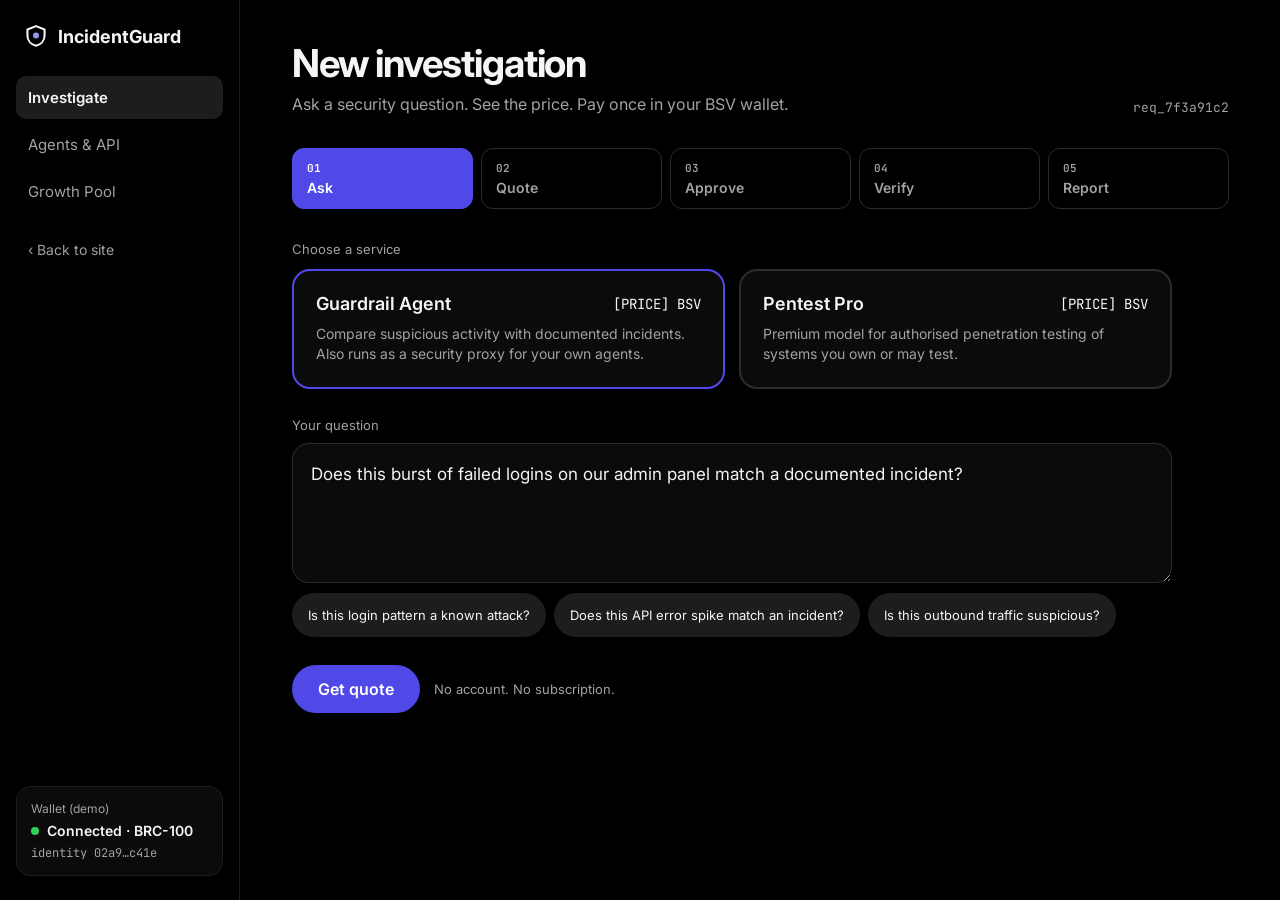
==== portal/index.html @ 6304499a "Add portal pages (Investigate demo, Agents & API, Growth Pool) and architecture slide All Get a quot" ====
<!doctype html>
<html lang="en">
<head>
<meta charset="utf-8">
<meta name="viewport" content="width=device-width, initial-scale=1">
<title>IncidentGuard — New investigation</title>
<link rel="preconnect" href="https://fonts.googleapis.com">
<link href="https://fonts.googleapis.com/css2?family=Inter:wght@400;500;600;700&amp;family=JetBrains+Mono:wght@400;500&amp;display=swap" rel="stylesheet">
<link rel="stylesheet" href="portal.css">
<style>
.steps{list-style:none;margin:0;padding:0;display:grid;grid-template-columns:repeat(5,minmax(0,1fr));gap:8px}
.steps li{display:flex;flex-direction:column;gap:4px;padding:12px 14px;border-radius:12px;font-size:14px;font-weight:600;border:1px solid var(--line2);color:var(--muted);transition:all .3s}
.steps li.done{background:var(--line);color:var(--text)}
.steps li.now{background:var(--accent);border-color:var(--accent);color:#fff}
.tier{color:var(--text);background:var(--card);border:2px solid var(--line2);border-radius:18px;padding:22px;display:flex;flex-direction:column;align-items:flex-start;gap:10px;text-align:left;transition:border-color .2s}
.tier[aria-pressed="true"]{border-color:var(--accent)}
.ex{font-size:13px;color:var(--text);background:var(--line);border:0;border-radius:980px;padding:12px 16px;min-height:44px}
.ex:hover{background:#2a2a2d}
textarea{font-family:inherit;font-size:17px;line-height:1.5;color:var(--text);background:var(--card);border:1px solid var(--line2);border-radius:16px;padding:18px;resize:vertical}
.finding{display:flex;gap:14px;background:var(--line);border-radius:14px;padding:16px}
.sev{font-size:12px;font-weight:700;color:#000;border-radius:6px;padding:3px 8px;align-self:flex-start}
.check{display:flex;gap:12px;align-items:center;opacity:.35;transition:opacity .3s}
.check.on{opacity:1}
@media (max-width:600px){.steps{grid-template-columns:repeat(5,minmax(52px,1fr));overflow-x:auto}.steps li{font-size:12px;padding:10px}}
</style>
</head>
<body>
<div class="shell">

<aside class="side">
<a class="brand" href="../landing-page/">
<svg width="24" height="24" viewBox="0 0 28 28" fill="none" aria-hidden="true"><path d="M14 2.5 4 6.5v7c0 6 4.3 10.6 10 12 5.7-1.4 10-6 10-12v-7L14 2.5Z" stroke="#F5F5F7" stroke-width="2.4" stroke-linejoin="round"/><circle cx="14" cy="13.5" r="3.5" fill="#8F98F0"/></svg>
IncidentGuard
</a>
<nav class="nav" aria-label="Portal">
<a href="./" aria-current="page">Investigate</a>
<a href="agents.html">Agents &amp; API</a>
<a href="pool.html">Growth Pool</a>
</nav>
<a class="back" href="../landing-page/">‹ Back to site</a>
<div class="wallet">
<span style="font-size:12px" class="muted">Wallet (demo)</span>
<span style="font-size:14px;font-weight:600;display:flex;align-items:center;gap:8px"><span class="dot"></span>Connected · BRC-100</span>
<span class="mono muted" style="font-size:12px">identity 02a9…c41e</span>
</div>
</aside>

<main class="main">

<div class="head">
<div>
<h1>New investigation</h1>
<p class="sub">Ask a security question. See the price. Pay once in your BSV wallet.</p>
</div>
<span class="mono muted" style="font-size:13px">req_7f3a91c2</span>
</div>

<ol class="steps" aria-label="Progress" id="steps"></ol>

<!-- 1. ASK -->
<section class="view" data-view="ask" aria-label="Ask" style="display:flex;flex-direction:column;gap:28px;max-width:880px">
<fieldset style="border:0;margin:0;padding:0;display:grid;grid-template-columns:repeat(auto-fit,minmax(260px,1fr));gap:14px">
<legend class="muted" style="font-size:13px;margin-bottom:12px;padding:0">Choose a service</legend>
<button type="button" class="tier" data-tier="basic" aria-pressed="true">
<span style="display:flex;justify-content:space-between;align-items:center;gap:8px;width:100%"><span style="font-size:18px;font-weight:600">Guardrail Agent</span><span class="mono" style="font-size:14px">[PRICE] BSV</span></span>
<span class="muted" style="font-size:14px;line-height:1.45">Compare suspicious activity with documented incidents. Also runs as a security proxy for your own agents.</span>
</button>
<button type="button" class="tier" data-tier="pro" aria-pressed="false">
<span style="display:flex;justify-content:space-between;align-items:center;gap:8px;width:100%"><span style="font-size:18px;font-weight:600">Pentest Pro</span><span class="mono" style="font-size:14px">[PRICE] BSV</span></span>
<span class="muted" style="font-size:14px;line-height:1.45">Premium model for authorised penetration testing of systems you own or may test.</span>
</button>
</fieldset>

<div style="display:flex;flex-direction:column;gap:10px">
<label for="q" class="muted" style="font-size:13px">Your question</label>
<textarea id="q" rows="4">Does this burst of failed logins on our admin panel match a documented incident?</textarea>
<div style="display:flex;flex-wrap:wrap;gap:8px">
<button type="button" class="ex">Is this login pattern a known attack?</button>
<button type="button" class="ex">Does this API error spike match an incident?</button>
<button type="button" class="ex">Is this outbound traffic suspicious?</button>
</div>
</div>

<div id="scope" hidden class="card" style="padding:18px;border-color:var(--line2);border-radius:16px;display:flex;flex-direction:column;gap:14px">
<label for="target" class="muted" style="font-size:13px">Target in scope</label>
<input id="target" type="text" value="staging.yourcompany.example" class="mono" style="font-size:15px;color:var(--text);background:#000;border:1px solid var(--line2);border-radius:10px;padding:12px 14px">
<label style="display:flex;align-items:flex-start;gap:12px;font-size:14px;line-height:1.45;cursor:pointer">
<input type="checkbox" id="scopeOk" style="width:20px;height:20px;margin:0;accent-color:#5049E8">
<span>I own this system or have written permission to test it. Requests outside this scope are refused.</span>
</label>
</div>

<div style="display:flex;flex-wrap:wrap;gap:14px;align-items:center">
<button type="button" class="btn" id="getQuote">Get quote</button>
<span class="muted" style="font-size:13px">No account. No subscription.</span>
</div>
</section>

<!-- 2. QUOTE -->
<section class="view card" data-view="quote" hidden aria-label="Quote" style="max-width:640px;border-radius:24px;padding:32px;display:flex;flex-direction:column;gap:24px">
<div style="display:flex;justify-content:space-between;gap:12px;flex-wrap:wrap"><span class="muted" style="font-size:14px">Quote · <span data-bind="tier"></span></span><span class="muted" style="font-size:13px">Valid 10 min</span></div>
<p style="margin:0;font-size:22px;font-weight:600;letter-spacing:-.02em;line-height:1.35">“<span data-bind="q"></span>”</p>
<dl class="kv">
<dt>Price</dt><dd class="mono">[PRICE] BSV</dd>
<dt>Bound to</dt><dd class="mono">req_7f3a91c2</dd>
<dt>Delivers</dt><dd>Findings · citations · limitations</dd>
<dt>Custody</dt><dd>None. Keys stay in your wallet.</dd>
</dl>
<div style="display:flex;flex-wrap:wrap;gap:12px">
<button type="button" class="btn" data-go="wallet">Pay with BSV wallet</button>
<button type="button" class="btn-ghost" data-go="ask">Edit question</button>
</div>
</section>

<!-- 3. WALLET -->
<section class="view" data-view="wallet" hidden aria-label="Wallet approval" style="display:flex;justify-content:center;padding:24px 0">
<div style="width:100%;max-width:400px;background:#1C1C1E;border:1px solid var(--line2);border-radius:22px;padding:28px;display:flex;flex-direction:column;gap:20px;box-shadow:0 30px 80px rgba(0,0,0,.6)">
<div class="muted" style="display:flex;align-items:center;gap:10px;font-size:13px">
<svg width="18" height="18" viewBox="0 0 24 24" fill="none" aria-hidden="true"><rect x="3" y="6" width="18" height="13" rx="3" stroke="#A1A1A6" stroke-width="1.6"/><path d="M16 12.5h2" stroke="#A1A1A6" stroke-width="1.6" stroke-linecap="round"/></svg>
Your BSV wallet
</div>
<h2 style="margin:0;font-size:22px;letter-spacing:-.02em">IncidentGuard requests a payment</h2>
<div class="mono" style="font-size:32px;font-weight:500">[PRICE] <span style="color:var(--accent-text)">BSV</span></div>
<dl class="kv" style="font-size:13px;gap:10px 16px">
<dt>For</dt><dd>One investigation</dd>
<dt>Request</dt><dd class="mono">req_7f3a91c2</dd>
<dt>Spending access</dt><dd>This payment only</dd>
</dl>
<div style="display:grid;grid-template-columns:repeat(2,minmax(0,1fr));gap:10px">
<button type="button" data-go="quote" style="font-size:15px;color:var(--text);background:var(--line2);border:0;border-radius:12px;padding:14px;min-height:48px">Reject</button>
<button type="button" id="confirmPay" style="font-size:15px;font-weight:600;color:#fff;background:var(--accent);border:0;border-radius:12px;padding:14px;min-height:48px">Approve</button>
</div>
</div>
</section>

<!-- 4. VERIFY -->
<section class="view card" data-view="verify" hidden aria-label="Verifying payment" aria-live="polite" style="max-width:640px;border-radius:24px;padding:32px;display:flex;flex-direction:column;gap:22px">
<h2 style="margin:0;font-size:24px;letter-spacing:-.02em">Verifying payment…</h2>
<ul style="list-style:none;margin:0;padding:0;display:flex;flex-direction:column;gap:14px;font-size:15px" id="checks">
<li class="check"><svg width="20" height="20" viewBox="0 0 24 24" fill="none" aria-hidden="true"><circle cx="12" cy="12" r="9" stroke="#30D158" stroke-width="1.8"/><path d="m8 12 3 3 5-6" stroke="#30D158" stroke-width="1.8" stroke-linecap="round" stroke-linejoin="round"/></svg>Transaction received <span class="mono muted" style="margin-left:auto;font-size:12px">3c9e…a41b</span></li>
<li class="check"><svg width="20" height="20" viewBox="0 0 24 24" fill="none" aria-hidden="true"><circle cx="12" cy="12" r="9" stroke="#30D158" stroke-width="1.8"/><path d="m8 12 3 3 5-6" stroke="#30D158" stroke-width="1.8" stroke-linecap="round" stroke-linejoin="round"/></svg>Amount matches quote</li>
<li class="check"><svg width="20" height="20" viewBox="0 0 24 24" fill="none" aria-hidden="true"><circle cx="12" cy="12" r="9" stroke="#30D158" stroke-width="1.8"/><path d="m8 12 3 3 5-6" stroke="#30D158" stroke-width="1.8" stroke-linecap="round" stroke-linejoin="round"/></svg>Bound to req_7f3a91c2</li>
<li class="check"><svg width="20" height="20" viewBox="0 0 24 24" fill="none" aria-hidden="true"><circle cx="12" cy="12" r="9" stroke="#30D158" stroke-width="1.8"/><path d="m8 12 3 3 5-6" stroke="#30D158" stroke-width="1.8" stroke-linecap="round" stroke-linejoin="round"/></svg>Never used before</li>
</ul>
<button type="button" class="btn-soft" id="skip" style="align-self:flex-start">Skip to report (demo)</button>
</section>

<!-- 5. REPORT -->
<section class="view" data-view="report" hidden aria-label="Report" style="display:flex;flex-wrap:wrap;gap:20px;align-items:flex-start">
<article class="card" style="flex:999 1 480px;min-width:0;border-radius:24px;padding:32px;display:flex;flex-direction:column;gap:26px">
<div style="display:flex;flex-wrap:wrap;justify-content:space-between;gap:12px;align-items:center">
<span style="font-size:13px;font-weight:600;color:#fff;background:var(--accent);border-radius:980px;padding:5px 12px"><span data-bind="tier"></span> · Delivered</span>
<span class="mono muted" style="font-size:12px">req_7f3a91c2 · paid [PRICE] BSV</span>
</div>
<h2 style="margin:0;font-size:26px;letter-spacing:-.02em;line-height:1.3">“<span data-bind="q"></span>”</h2>
<div style="display:flex;flex-direction:column;gap:12px">
<h3 class="muted" style="margin:0;font-size:13px;font-weight:500">Findings</h3>
<div class="finding"><span class="sev" style="background:#FF9F0A">HIGH</span><span style="font-size:15px;line-height:1.5">Pattern matches credential-stuffing behaviour described in documented incidents <a href="#c1" style="color:var(--accent-text)">[1]</a> <a href="#c2" style="color:var(--accent-text)">[2]</a>.</span></div>
<div class="finding"><span class="sev" style="background:#FFD60A">MED</span><span style="font-size:15px;line-height:1.5">Rotating source addresses suggest proxy infrastructure <a href="#c2" style="color:var(--accent-text)">[2]</a>.</span></div>
<div class="finding"><span class="sev" style="background:#A1A1A6">INFO</span><span style="font-size:15px;line-height:1.5">No successful login found in the window you shared.</span></div>
</div>
<div style="display:flex;flex-direction:column;gap:8px">
<h3 class="muted" style="margin:0;font-size:13px;font-weight:500">Citations</h3>
<p id="c1" style="margin:0;font-size:14px;color:#D1D1D6">[1] Documented incident · [SOURCE TITLE]</p>
<p id="c2" style="margin:0;font-size:14px;color:#D1D1D6">[2] Documented incident · [SOURCE TITLE]</p>
</div>
<div style="display:flex;flex-direction:column;gap:8px">
<h3 class="muted" style="margin:0;font-size:13px;font-weight:500">Limitations</h3>
<p style="margin:0;font-size:14px;line-height:1.5;color:#D1D1D6">Based only on the log excerpt you provided. Private evidence was not accessed.</p>
</div>
<div style="display:flex;flex-wrap:wrap;gap:12px">
<button type="button" class="btn-soft" style="font-size:15px;padding:12px 20px">Export JSON</button>
<button type="button" class="btn" id="restart" style="font-size:15px;padding:12px 20px;min-height:44px">New investigation</button>
</div>
</article>
<aside class="card" aria-label="Audit log" style="flex:1 1 280px;border-radius:24px;padding:24px;display:flex;flex-direction:column;gap:16px">
<h3 style="margin:0;font-size:15px">Audit log</h3>
<dl style="margin:0;display:flex;flex-direction:column;gap:14px;font-size:13px">
<div><dt class="muted">Access check</dt><dd style="margin:3px 0 0">Passed before retrieval</dd></div>
<div><dt class="muted">Sources used</dt><dd style="margin:3px 0 0">2 documented incidents</dd></div>
<div><dt class="muted">Restrictions</dt><dd style="margin:3px 0 0">Private evidence excluded</dd></div>
<div><dt class="muted">Redactions</dt><dd style="margin:3px 0 0">IP addresses masked</dd></div>
<div><dt class="muted">Payment</dt><dd style="margin:3px 0 0;color:var(--ok)">Verified · single use</dd></div>
<div><dt class="muted">Transaction</dt><dd class="mono" style="margin:3px 0 0">3c9e…a41b</dd></div>
</dl>
<p class="muted" style="margin:0;font-size:12px;line-height:1.5;border-top:1px solid var(--line);padding-top:14px">The model’s private reasoning is never logged or shown.</p>
</aside>
</section>

</main>
</div>

<script>
/* Clickable demo. Wallet and payment steps are simulated until the backend is wired in. */
(function(){
  var order=['ask','quote','wallet','verify','report'], labels=['Ask','Quote','Approve','Verify','Report'];
  var st={step:'ask',tier:'basic'}, timers=[];
  var $=function(s,r){return (r||document).querySelector(s)}, $$=function(s){return Array.prototype.slice.call(document.querySelectorAll(s))};
  var q=$('#q'), scopeOk=$('#scopeOk'), getQuote=$('#getQuote');

  function clearTimers(){timers.forEach(clearTimeout);timers=[];}
  function canQuote(){return q.value.trim() && (st.tier!=='pro' || scopeOk.checked);}
  function render(){
    var cur=order.indexOf(st.step);
    $('#steps').innerHTML=labels.map(function(l,i){
      var c=i<cur?'done':(i===cur?'now':'');
      return '<li class="'+c+'"'+(i===cur?' aria-current="step"':'')+'><span class="mono" style="font-size:11px">0'+(i+1)+'</span><span>'+l+'</span></li>';
    }).join('');
    $$('[data-view]').forEach(function(v){v.hidden = v.getAttribute('data-view')!==st.step;});
    $$('.tier').forEach(function(b){b.setAttribute('aria-pressed', String(b.getAttribute('data-tier')===st.tier));});
    $('#scope').hidden = st.tier!=='pro';
    getQuote.disabled = !canQuote();
    var tierName = st.tier==='pro'?'Pentest Pro':'Guardrail Agent';
    $$('[data-bind="tier"]').forEach(function(e){e.textContent=tierName;});
    $$('[data-bind="q"]').forEach(function(e){e.textContent=q.value.trim();});
  }
  function go(step){
    clearTimers(); st.step=step; render(); window.scrollTo({top:0,behavior:'smooth'});
    if(step==='verify'){
      var checks=$$('.check'); checks.forEach(function(c){c.classList.remove('on');});
      checks.forEach(function(c,i){timers.push(setTimeout(function(){c.classList.add('on');},450*(i+1)));});
      timers.push(setTimeout(function(){go('report');},450*checks.length+700));
    }
  }
  $$('.tier').forEach(function(b){b.addEventListener('click',function(){st.tier=b.getAttribute('data-tier');render();});});
  $$('.ex').forEach(function(b){b.addEventListener('click',function(){q.value=b.textContent;render();});});
  q.addEventListener('input',render); scopeOk.addEventListener('change',render);
  getQuote.addEventListener('click',function(){if(canQuote())go('quote');});
  $$('[data-go]').forEach(function(b){b.addEventListener('click',function(){go(b.getAttribute('data-go'));});});
  $('#confirmPay').addEventListener('click',function(){go('verify');});
  $('#skip').addEventListener('click',function(){go('report');});
  $('#restart').addEventListener('click',function(){scopeOk.checked=false;go('ask');});
  render();
})();
</script>
</body>
</html>
---- portal/portal.css ----
/* IncidentGuard portal — shared styles (Apple-style black, diagram accents) */
:root{
  --accent:#5049E8;        /* neon indigo: buttons, active states */
  --accent-text:#8F98F0;   /* lavender: highlighted text */
  --ember:#F0A050;         /* Growth Pool only */
  --bg:#000; --card:#0B0B0C; --line:#1D1D1F; --line2:#2C2C2E;
  --text:#F5F5F7; --muted:#A1A1A6; --ok:#30D158;
}
*{box-sizing:border-box}
[hidden]{display:none !important}
body{margin:0;background:var(--bg);color:var(--text);font-family:Inter,system-ui,sans-serif;-webkit-font-smoothing:antialiased}
a{color:var(--text)}a:hover{color:#fff}
button{font-family:inherit;cursor:pointer}
textarea:focus-visible,button:focus-visible,a:focus-visible,input:focus-visible{outline:2px solid var(--accent-text);outline-offset:2px}
.mono{font-family:'JetBrains Mono',monospace}
.muted{color:var(--muted)}

/* layout */
.shell{min-height:100vh;display:flex;flex-wrap:wrap}
.side{flex:1 1 240px;max-width:100%;padding:24px 16px;border-right:1px solid var(--line);display:flex;flex-direction:column;gap:28px}
.brand{display:flex;align-items:center;gap:10px;text-decoration:none;font-weight:700;font-size:18px;padding:0 8px}
.nav{display:flex;flex-direction:column;gap:4px;font-size:15px}
.nav a{text-decoration:none;color:var(--muted);padding:12px;border-radius:10px;transition:background .15s,color .15s}
.nav a:hover{background:#111113;color:var(--text)}
.nav a[aria-current="page"]{background:var(--line);color:var(--text);font-weight:600}
.back{font-size:14px;color:var(--muted);text-decoration:none;padding:0 12px}
.back:hover{color:var(--text)}
.wallet{margin-top:auto;background:var(--card);border:1px solid var(--line);border-radius:14px;padding:14px;display:flex;flex-direction:column;gap:6px}
.dot{width:8px;height:8px;border-radius:50%;background:var(--ok);display:inline-block}
.main{flex:999 1 560px;min-width:0;padding:40px clamp(20px,4vw,64px) 80px;display:flex;flex-direction:column;gap:32px}
.head{display:flex;flex-wrap:wrap;justify-content:space-between;align-items:flex-end;gap:16px}
h1{margin:0;font-size:clamp(30px,3vw,40px);letter-spacing:-.03em;font-weight:700}
.sub{margin:6px 0 0;font-size:16px;color:var(--muted);line-height:1.5;max-width:62ch}
.eyebrow{font-size:14px;font-weight:600;color:var(--accent-text)}

/* building blocks */
.card{background:var(--card);border:1px solid var(--line);border-radius:22px;padding:28px}
.chip{background:var(--line);border-radius:14px;padding:14px}
.grid{display:grid;gap:14px}
.btn{font-size:16px;font-weight:600;color:#fff;background:var(--accent);border:0;border-radius:980px;padding:14px 26px;min-height:48px;text-decoration:none;display:inline-flex;align-items:center;transition:filter .15s}
.btn:hover{filter:brightness(1.15);color:#fff}
.btn:disabled{background:var(--line);color:var(--muted);cursor:not-allowed;filter:none}
.btn-ghost{font-size:16px;color:var(--text);background:transparent;border:1px solid var(--line2);border-radius:980px;padding:14px 22px;min-height:48px}
.btn-soft{font-size:14px;color:var(--text);background:var(--line);border:0;border-radius:980px;padding:10px 16px;min-height:44px}
.btn-danger{font-size:14px;color:#FF6961;background:transparent;border:1px solid var(--line2);border-radius:980px;padding:10px 16px;min-height:44px}
.pill{border:1px solid var(--line2);border-radius:980px;padding:14px 22px}
dl.kv{margin:0;display:grid;grid-template-columns:auto 1fr;gap:12px 24px;font-size:15px}
dl.kv dt{color:var(--muted)} dl.kv dd{margin:0;text-align:right}
.placeholder{color:var(--muted)}

/* page fade-in */
.main>*{animation:rise .6s cubic-bezier(.2,.7,.2,1) both}
.main>*:nth-child(2){animation-delay:.05s}.main>*:nth-child(3){animation-delay:.1s}.main>*:nth-child(4){animation-delay:.15s}.main>*:nth-child(5){animation-delay:.2s}
@keyframes rise{from{opacity:0;transform:translateY(16px)}to{opacity:1;transform:none}}
.view{animation:rise .45s cubic-bezier(.2,.7,.2,1) both}
@media (prefers-reduced-motion:reduce){.main>*,.view{animation:none}}

/* phones: sidebar becomes a top bar */
@media (max-width:820px){
  .side{flex-basis:100%;border-right:0;border-bottom:1px solid var(--line);flex-direction:row;flex-wrap:wrap;align-items:center;gap:12px}
  .nav{flex-direction:row;flex-wrap:wrap}
  .wallet,.back{display:none}
}
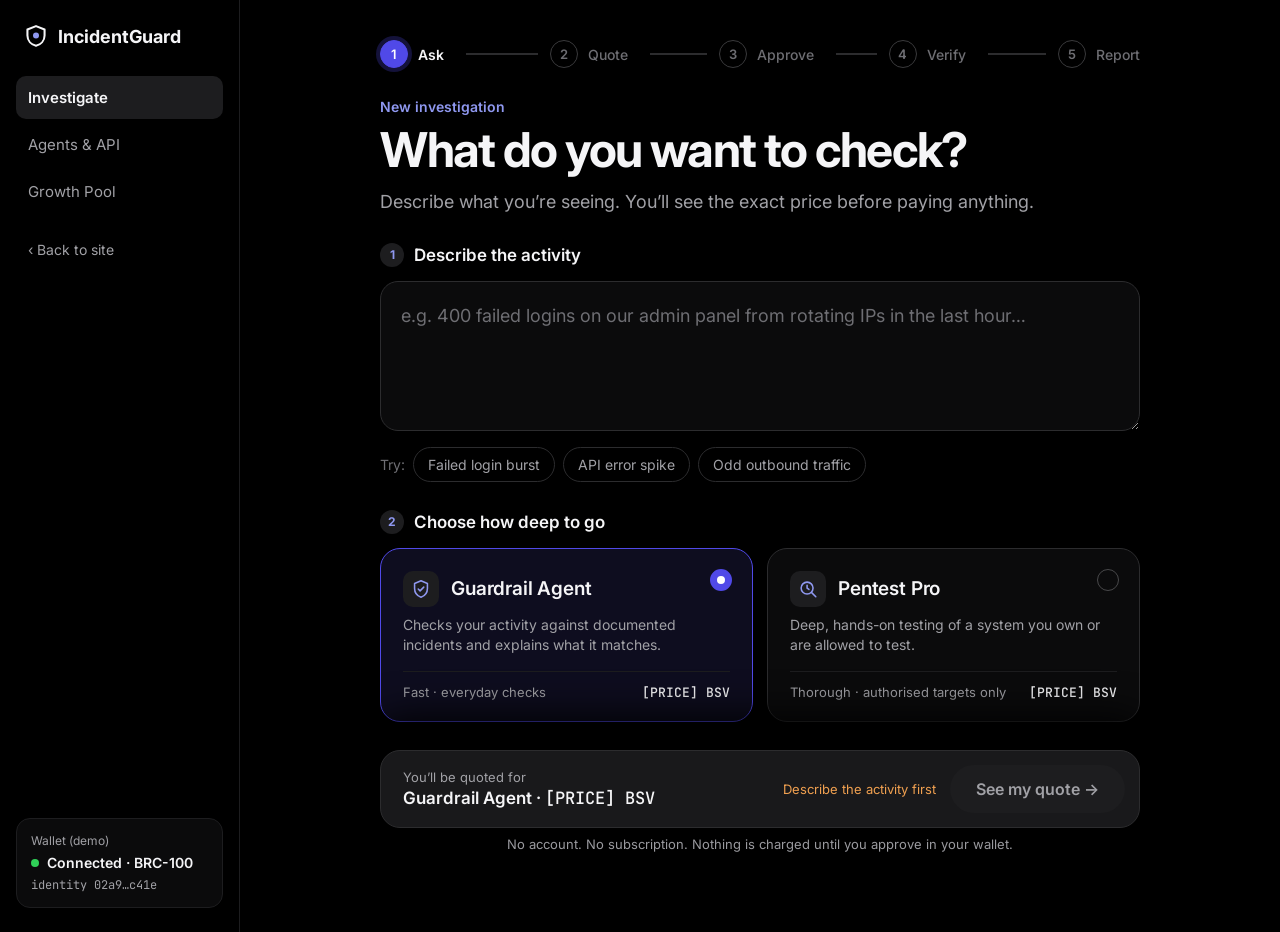
==== commit 289d6351: "Portal: guided, more intuitive investigate flow Slim step tracker, per-step headlines, numbered ques" ====
--- a/portal/index.html
+++ b/portal/index.html
@@ -8,20 +8,55 @@
 <link href="https://fonts.googleapis.com/css2?family=Inter:wght@400;500;600;700&amp;family=JetBrains+Mono:wght@400;500&amp;display=swap" rel="stylesheet">
 <link rel="stylesheet" href="portal.css">
 <style>
-.steps{list-style:none;margin:0;padding:0;display:grid;grid-template-columns:repeat(5,minmax(0,1fr));gap:8px}
-.steps li{display:flex;flex-direction:column;gap:4px;padding:12px 14px;border-radius:12px;font-size:14px;font-weight:600;border:1px solid var(--line2);color:var(--muted);transition:all .3s}
-.steps li.done{background:var(--line);color:var(--text)}
-.steps li.now{background:var(--accent);border-color:var(--accent);color:#fff}
-.tier{color:var(--text);background:var(--card);border:2px solid var(--line2);border-radius:18px;padding:22px;display:flex;flex-direction:column;align-items:flex-start;gap:10px;text-align:left;transition:border-color .2s}
-.tier[aria-pressed="true"]{border-color:var(--accent)}
-.ex{font-size:13px;color:var(--text);background:var(--line);border:0;border-radius:980px;padding:12px 16px;min-height:44px}
-.ex:hover{background:#2a2a2d}
-textarea{font-family:inherit;font-size:17px;line-height:1.5;color:var(--text);background:var(--card);border:1px solid var(--line2);border-radius:16px;padding:18px;resize:vertical}
+.flow{width:100%;max-width:760px;margin:0 auto;display:flex;flex-direction:column;gap:28px}
+.flow.wide{max-width:1100px}
+/* step tracker */
+.steps{list-style:none;margin:0;padding:0;display:flex;align-items:center;gap:0}
+.steps li{display:flex;align-items:center;gap:10px;font-size:14px;font-weight:500;color:#6E6E73;flex:1}
+.steps li:last-child{flex:0}
+.steps .n{width:28px;height:28px;flex:none;border-radius:50%;border:1.5px solid #3A3A3C;display:grid;place-items:center;font-size:13px;font-weight:600;transition:all .3s}
+.steps .bar{flex:1;height:1.5px;background:#2C2C2E;margin:0 12px;min-width:12px;transition:background .3s}
+.steps li.done{color:var(--muted)}.steps li.done .n{background:var(--line);border-color:var(--line);color:var(--accent-text)}.steps li.done .bar{background:var(--accent)}
+.steps li.now{color:var(--text);font-weight:600}.steps li.now .n{background:var(--accent);border-color:var(--accent);color:#fff;box-shadow:0 0 0 4px rgba(80,73,232,.25)}
+@media (max-width:640px){.steps .lbl{display:none}.steps li.now .lbl{display:inline}}
+/* titles */
+.eyebrow-sm{font-size:14px;font-weight:600;color:var(--accent-text)}
+.title{margin:8px 0 0;font-size:clamp(32px,4vw,48px);line-height:1.08;letter-spacing:-.035em;font-weight:700}
+.lead{margin:12px 0 0;font-size:18px;line-height:1.5;color:var(--muted)}
+.qlabel{display:flex;align-items:center;gap:10px;font-size:17px;font-weight:600;margin-bottom:14px}
+.qlabel .k{width:24px;height:24px;border-radius:50%;background:var(--line);color:var(--accent-text);display:grid;place-items:center;font-size:12px;font-weight:700}
+/* question */
+textarea{width:100%;font-family:inherit;font-size:18px;line-height:1.5;color:var(--text);background:var(--card);border:1px solid var(--line2);border-radius:18px;padding:20px;resize:vertical;min-height:104px;transition:border-color .2s}
+textarea:focus{outline:none;border-color:var(--accent)}
+textarea::placeholder{color:#6E6E73}
+.try{display:flex;flex-wrap:wrap;align-items:center;gap:8px;margin-top:12px;font-size:14px;color:#6E6E73}
+.ex{font-size:14px;color:var(--muted);background:transparent;border:1px solid var(--line2);border-radius:980px;padding:8px 14px;transition:all .15s}
+.ex:hover{color:var(--text);border-color:#48484A}
+/* service choice */
+.tiers{display:grid;grid-template-columns:repeat(auto-fit,minmax(250px,1fr));gap:14px}
+.tier{position:relative;color:var(--text);background:var(--card);border:1.5px solid var(--line2);border-radius:20px;padding:22px 22px 20px;display:flex;flex-direction:column;align-items:flex-start;gap:8px;text-align:left;transition:border-color .2s,background .2s}
+.tier:hover{border-color:#48484A}
+.tier[aria-pressed="true"]{border-color:var(--accent);background:#0E0D1F}
+.tier .radio{position:absolute;top:20px;right:20px;width:22px;height:22px;border-radius:50%;border:1.5px solid #48484A;transition:all .2s}
+.tier[aria-pressed="true"] .radio{border:7px solid var(--accent);background:#fff}
+.tier .head{display:flex;align-items:center;gap:12px}.tier .ico{width:36px;height:36px;border-radius:10px;background:var(--line);display:grid;place-items:center;flex:none}
+.tier .name{font-size:19px;font-weight:600;letter-spacing:-.01em}
+.tier .desc{font-size:14px;line-height:1.45;color:var(--muted)}
+.tier .meta{margin-top:8px;padding-top:12px;border-top:1px solid var(--line);width:100%;display:flex;justify-content:space-between;font-size:13px;color:var(--muted)}
+.tier .meta b{font-family:'JetBrains Mono',monospace;font-weight:500;color:var(--text)}
+/* summary bar */
+.summary{position:sticky;bottom:16px;z-index:5;box-shadow:0 -24px 40px 8px #000;background:rgba(28,28,30,.92);backdrop-filter:saturate(180%) blur(20px);-webkit-backdrop-filter:saturate(180%) blur(20px);border:1px solid var(--line2);border-radius:20px;padding:14px 14px 14px 22px;display:flex;flex-wrap:wrap;align-items:center;justify-content:space-between;gap:12px}
+.summary .what{display:flex;flex-direction:column;gap:2px}
+.summary .what>span:first-child{font-size:13px;color:var(--muted)}
+.summary .what>span:last-child{font-size:17px;font-weight:600}
+.summary .hint{font-size:13px;color:var(--ember)}
+/* later steps */
 .finding{display:flex;gap:14px;background:var(--line);border-radius:14px;padding:16px}
 .sev{font-size:12px;font-weight:700;color:#000;border-radius:6px;padding:3px 8px;align-self:flex-start}
-.check{display:flex;gap:12px;align-items:center;opacity:.35;transition:opacity .3s}
+.check{display:flex;gap:12px;align-items:center;opacity:.3;transition:opacity .3s}
 .check.on{opacity:1}
-@media (max-width:600px){.steps{grid-template-columns:repeat(5,minmax(52px,1fr));overflow-x:auto}.steps li{font-size:12px;padding:10px}}
+.spinner{width:22px;height:22px;border-radius:50%;border:2.5px solid var(--line2);border-top-color:var(--accent);animation:spin .8s linear infinite}
+@keyframes spin{to{transform:rotate(360deg)}}
 </style>
 </head>
 <body>
@@ -46,74 +81,86 @@
 </aside>
 
 <main class="main">
-
-<div class="head">
+<div class="flow" id="flow">
+
+<ol class="steps" aria-label="Progress" id="steps"></ol>
+
+<header>
+<span class="eyebrow-sm">New investigation</span>
+<h1 class="title" id="title">What do you want to check?</h1>
+<p class="lead" id="lead">Describe what you’re seeing. You’ll see the exact price before paying anything.</p>
+</header>
+
+<!-- 1. ASK -->
+<section class="view" data-view="ask" aria-label="Ask" style="display:flex;flex-direction:column;gap:28px">
 <div>
-<h1>New investigation</h1>
-<p class="sub">Ask a security question. See the price. Pay once in your BSV wallet.</p>
-</div>
-<span class="mono muted" style="font-size:13px">req_7f3a91c2</span>
-</div>
-
-<ol class="steps" aria-label="Progress" id="steps"></ol>
-
-<!-- 1. ASK -->
-<section class="view" data-view="ask" aria-label="Ask" style="display:flex;flex-direction:column;gap:28px;max-width:880px">
-<fieldset style="border:0;margin:0;padding:0;display:grid;grid-template-columns:repeat(auto-fit,minmax(260px,1fr));gap:14px">
-<legend class="muted" style="font-size:13px;margin-bottom:12px;padding:0">Choose a service</legend>
+<label for="q" class="qlabel"><span class="k">1</span>Describe the activity</label>
+<textarea id="q" rows="4" placeholder="e.g. 400 failed logins on our admin panel from rotating IPs in the last hour…"></textarea>
+<div class="try"><span>Try:</span>
+<button type="button" class="ex" data-q="Is this burst of failed logins on our admin panel a known attack pattern?">Failed login burst</button>
+<button type="button" class="ex" data-q="Does this sudden spike in API 401 errors match a documented incident?">API error spike</button>
+<button type="button" class="ex" data-q="Is this outbound traffic from our build server to an unknown IP suspicious?">Odd outbound traffic</button>
+</div>
+</div>
+
+<fieldset style="border:0;margin:0;padding:0">
+<legend class="qlabel" style="padding:0"><span class="k">2</span>Choose how deep to go</legend>
+<div class="tiers">
 <button type="button" class="tier" data-tier="basic" aria-pressed="true">
-<span style="display:flex;justify-content:space-between;align-items:center;gap:8px;width:100%"><span style="font-size:18px;font-weight:600">Guardrail Agent</span><span class="mono" style="font-size:14px">[PRICE] BSV</span></span>
-<span class="muted" style="font-size:14px;line-height:1.45">Compare suspicious activity with documented incidents. Also runs as a security proxy for your own agents.</span>
+<span class="radio" aria-hidden="true"></span>
+<span class="head"><span class="ico"><svg width="22" height="22" viewBox="0 0 24 24" fill="none" aria-hidden="true"><path d="M12 3 5 6v5.5c0 4.4 3 8.1 7 9.5 4-1.4 7-5.1 7-9.5V6l-7-3Z" stroke="#8F98F0" stroke-width="1.7" stroke-linejoin="round"/><path d="m9 12 2 2 4-4" stroke="#8F98F0" stroke-width="1.7" stroke-linecap="round" stroke-linejoin="round"/></svg></span><span class="name">Guardrail Agent</span></span>
+<span class="desc">Checks your activity against documented incidents and explains what it matches.</span>
+<span class="meta"><span>Fast · everyday checks</span><b>[PRICE] BSV</b></span>
 </button>
 <button type="button" class="tier" data-tier="pro" aria-pressed="false">
-<span style="display:flex;justify-content:space-between;align-items:center;gap:8px;width:100%"><span style="font-size:18px;font-weight:600">Pentest Pro</span><span class="mono" style="font-size:14px">[PRICE] BSV</span></span>
-<span class="muted" style="font-size:14px;line-height:1.45">Premium model for authorised penetration testing of systems you own or may test.</span>
+<span class="radio" aria-hidden="true"></span>
+<span class="head"><span class="ico"><svg width="22" height="22" viewBox="0 0 24 24" fill="none" aria-hidden="true"><circle cx="11" cy="11" r="6.5" stroke="#8F98F0" stroke-width="1.7"/><path d="m16 16 4.5 4.5" stroke="#8F98F0" stroke-width="1.7" stroke-linecap="round"/><path d="M11 8v3l2 1.5" stroke="#8F98F0" stroke-width="1.7" stroke-linecap="round"/></svg></span><span class="name">Pentest Pro</span></span>
+<span class="desc">Deep, hands-on testing of a system you own or are allowed to test.</span>
+<span class="meta"><span>Thorough · authorised targets only</span><b>[PRICE] BSV</b></span>
 </button>
+</div>
 </fieldset>
 
-<div style="display:flex;flex-direction:column;gap:10px">
-<label for="q" class="muted" style="font-size:13px">Your question</label>
-<textarea id="q" rows="4">Does this burst of failed logins on our admin panel match a documented incident?</textarea>
-<div style="display:flex;flex-wrap:wrap;gap:8px">
-<button type="button" class="ex">Is this login pattern a known attack?</button>
-<button type="button" class="ex">Does this API error spike match an incident?</button>
-<button type="button" class="ex">Is this outbound traffic suspicious?</button>
-</div>
-</div>
-
-<div id="scope" hidden class="card" style="padding:18px;border-color:var(--line2);border-radius:16px;display:flex;flex-direction:column;gap:14px">
-<label for="target" class="muted" style="font-size:13px">Target in scope</label>
-<input id="target" type="text" value="staging.yourcompany.example" class="mono" style="font-size:15px;color:var(--text);background:#000;border:1px solid var(--line2);border-radius:10px;padding:12px 14px">
-<label style="display:flex;align-items:flex-start;gap:12px;font-size:14px;line-height:1.45;cursor:pointer">
-<input type="checkbox" id="scopeOk" style="width:20px;height:20px;margin:0;accent-color:#5049E8">
-<span>I own this system or have written permission to test it. Requests outside this scope are refused.</span>
+<div id="scope" hidden style="display:flex;flex-direction:column;gap:14px">
+<div class="qlabel" style="margin:0"><span class="k">3</span>Confirm what may be tested</div>
+<div class="card" style="padding:20px;border-radius:18px;display:flex;flex-direction:column;gap:14px">
+<label for="target" class="muted" style="font-size:13px">System to test</label>
+<input id="target" type="text" value="staging.yourcompany.example" class="mono" style="font-size:15px;color:var(--text);background:#000;border:1px solid var(--line2);border-radius:12px;padding:13px 14px">
+<label style="display:flex;align-items:flex-start;gap:12px;font-size:15px;line-height:1.45;cursor:pointer">
+<input type="checkbox" id="scopeOk" style="width:20px;height:20px;margin:1px 0 0;accent-color:#5049E8;flex:none">
+<span>I own this system or have written permission to test it. Anything outside it is refused.</span>
 </label>
 </div>
-
-<div style="display:flex;flex-wrap:wrap;gap:14px;align-items:center">
-<button type="button" class="btn" id="getQuote">Get quote</button>
-<span class="muted" style="font-size:13px">No account. No subscription.</span>
-</div>
+</div>
+
+<div class="summary">
+<div class="what"><span>You’ll be quoted for</span><span><span data-bind="tier"></span> · <span class="mono" style="font-weight:500">[PRICE] BSV</span></span></div>
+<div style="display:flex;align-items:center;gap:14px;flex-wrap:wrap">
+<span class="hint" id="hint"></span>
+<button type="button" class="btn" id="getQuote">See my quote&nbsp;→</button>
+</div>
+</div>
+<p class="muted" style="margin:-20px 0 0;font-size:13px;text-align:center">No account. No subscription. Nothing is charged until you approve in your wallet.</p>
 </section>
 
 <!-- 2. QUOTE -->
-<section class="view card" data-view="quote" hidden aria-label="Quote" style="max-width:640px;border-radius:24px;padding:32px;display:flex;flex-direction:column;gap:24px">
-<div style="display:flex;justify-content:space-between;gap:12px;flex-wrap:wrap"><span class="muted" style="font-size:14px">Quote · <span data-bind="tier"></span></span><span class="muted" style="font-size:13px">Valid 10 min</span></div>
+<section class="view card" data-view="quote" hidden aria-label="Quote" style="border-radius:24px;padding:32px;display:flex;flex-direction:column;gap:24px">
+<div style="display:flex;justify-content:space-between;gap:12px;flex-wrap:wrap"><span class="muted" style="font-size:14px"><span data-bind="tier"></span></span><span class="muted" style="font-size:13px">Quote valid for 10 minutes</span></div>
 <p style="margin:0;font-size:22px;font-weight:600;letter-spacing:-.02em;line-height:1.35">“<span data-bind="q"></span>”</p>
 <dl class="kv">
-<dt>Price</dt><dd class="mono">[PRICE] BSV</dd>
-<dt>Bound to</dt><dd class="mono">req_7f3a91c2</dd>
-<dt>Delivers</dt><dd>Findings · citations · limitations</dd>
-<dt>Custody</dt><dd>None. Keys stay in your wallet.</dd>
+<dt>Price</dt><dd class="mono" style="font-size:20px">[PRICE] BSV</dd>
+<dt>You get</dt><dd>Findings · sources · limitations</dd>
+<dt>Your keys</dt><dd>Stay in your wallet. We never hold funds.</dd>
+<dt>Request ID</dt><dd class="mono muted">req_7f3a91c2</dd>
 </dl>
 <div style="display:flex;flex-wrap:wrap;gap:12px">
-<button type="button" class="btn" data-go="wallet">Pay with BSV wallet</button>
-<button type="button" class="btn-ghost" data-go="ask">Edit question</button>
+<button type="button" class="btn" data-go="wallet">Pay with BSV wallet&nbsp;→</button>
+<button type="button" class="btn-ghost" data-go="ask">Change question</button>
 </div>
 </section>
 
 <!-- 3. WALLET -->
-<section class="view" data-view="wallet" hidden aria-label="Wallet approval" style="display:flex;justify-content:center;padding:24px 0">
+<section class="view" data-view="wallet" hidden aria-label="Wallet approval" style="display:flex;justify-content:center">
 <div style="width:100%;max-width:400px;background:#1C1C1E;border:1px solid var(--line2);border-radius:22px;padding:28px;display:flex;flex-direction:column;gap:20px;box-shadow:0 30px 80px rgba(0,0,0,.6)">
 <div class="muted" style="display:flex;align-items:center;gap:10px;font-size:13px">
 <svg width="18" height="18" viewBox="0 0 24 24" fill="none" aria-hidden="true"><rect x="3" y="6" width="18" height="13" rx="3" stroke="#A1A1A6" stroke-width="1.6"/><path d="M16 12.5h2" stroke="#A1A1A6" stroke-width="1.6" stroke-linecap="round"/></svg>
@@ -134,17 +181,16 @@
 </section>
 
 <!-- 4. VERIFY -->
-<section class="view card" data-view="verify" hidden aria-label="Verifying payment" aria-live="polite" style="max-width:640px;border-radius:24px;padding:32px;display:flex;flex-direction:column;gap:22px">
-<h2 style="margin:0;font-size:24px;letter-spacing:-.02em">Verifying payment…</h2>
+<section class="view card" data-view="verify" hidden aria-label="Verifying payment" aria-live="polite" style="border-radius:24px;padding:32px;display:flex;flex-direction:column;gap:22px">
+<div style="display:flex;align-items:center;gap:12px"><span class="spinner" aria-hidden="true"></span><h2 style="margin:0;font-size:22px;letter-spacing:-.02em">Confirming on BSV…</h2></div>
 <ul style="list-style:none;margin:0;padding:0;display:flex;flex-direction:column;gap:14px;font-size:15px" id="checks">
-<li class="check"><svg width="20" height="20" viewBox="0 0 24 24" fill="none" aria-hidden="true"><circle cx="12" cy="12" r="9" stroke="#30D158" stroke-width="1.8"/><path d="m8 12 3 3 5-6" stroke="#30D158" stroke-width="1.8" stroke-linecap="round" stroke-linejoin="round"/></svg>Transaction received <span class="mono muted" style="margin-left:auto;font-size:12px">3c9e…a41b</span></li>
-<li class="check"><svg width="20" height="20" viewBox="0 0 24 24" fill="none" aria-hidden="true"><circle cx="12" cy="12" r="9" stroke="#30D158" stroke-width="1.8"/><path d="m8 12 3 3 5-6" stroke="#30D158" stroke-width="1.8" stroke-linecap="round" stroke-linejoin="round"/></svg>Amount matches quote</li>
-<li class="check"><svg width="20" height="20" viewBox="0 0 24 24" fill="none" aria-hidden="true"><circle cx="12" cy="12" r="9" stroke="#30D158" stroke-width="1.8"/><path d="m8 12 3 3 5-6" stroke="#30D158" stroke-width="1.8" stroke-linecap="round" stroke-linejoin="round"/></svg>Bound to req_7f3a91c2</li>
+<li class="check"><svg width="20" height="20" viewBox="0 0 24 24" fill="none" aria-hidden="true"><circle cx="12" cy="12" r="9" stroke="#30D158" stroke-width="1.8"/><path d="m8 12 3 3 5-6" stroke="#30D158" stroke-width="1.8" stroke-linecap="round" stroke-linejoin="round"/></svg>Payment received <span class="mono muted" style="margin-left:auto;font-size:12px">3c9e…a41b</span></li>
+<li class="check"><svg width="20" height="20" viewBox="0 0 24 24" fill="none" aria-hidden="true"><circle cx="12" cy="12" r="9" stroke="#30D158" stroke-width="1.8"/><path d="m8 12 3 3 5-6" stroke="#30D158" stroke-width="1.8" stroke-linecap="round" stroke-linejoin="round"/></svg>Amount matches your quote</li>
+<li class="check"><svg width="20" height="20" viewBox="0 0 24 24" fill="none" aria-hidden="true"><circle cx="12" cy="12" r="9" stroke="#30D158" stroke-width="1.8"/><path d="m8 12 3 3 5-6" stroke="#30D158" stroke-width="1.8" stroke-linecap="round" stroke-linejoin="round"/></svg>Linked to this one request</li>
 <li class="check"><svg width="20" height="20" viewBox="0 0 24 24" fill="none" aria-hidden="true"><circle cx="12" cy="12" r="9" stroke="#30D158" stroke-width="1.8"/><path d="m8 12 3 3 5-6" stroke="#30D158" stroke-width="1.8" stroke-linecap="round" stroke-linejoin="round"/></svg>Never used before</li>
 </ul>
 <button type="button" class="btn-soft" id="skip" style="align-self:flex-start">Skip to report (demo)</button>
 </section>
-
 <!-- 5. REPORT -->
 <section class="view" data-view="report" hidden aria-label="Report" style="display:flex;flex-wrap:wrap;gap:20px;align-items:flex-start">
 <article class="card" style="flex:999 1 480px;min-width:0;border-radius:24px;padding:32px;display:flex;flex-direction:column;gap:26px">
@@ -187,6 +233,7 @@
 </aside>
 </section>
 
+</div>
 </main>
 </div>
 
@@ -195,6 +242,11 @@
 (function(){
   var order=['ask','quote','wallet','verify','report'], labels=['Ask','Quote','Approve','Verify','Report'];
   var st={step:'ask',tier:'basic'}, timers=[];
+  var titles={ask:['What do you want to check?','Describe what you’re seeing. You’ll see the exact price before paying anything.'],
+    quote:['Here’s your price.','Fixed and bound to this one request. Nothing is charged yet.'],
+    wallet:['Approve in your wallet.','Your BSV wallet asks you to confirm this single payment.'],
+    verify:['Checking your payment.','This takes a few seconds on BSV.'],
+    report:['Your report is ready.','Every finding links to its source. Limits are stated, not hidden.']};
   var $=function(s,r){return (r||document).querySelector(s)}, $$=function(s){return Array.prototype.slice.call(document.querySelectorAll(s))};
   var q=$('#q'), scopeOk=$('#scopeOk'), getQuote=$('#getQuote');
 
@@ -204,8 +256,13 @@
     var cur=order.indexOf(st.step);
     $('#steps').innerHTML=labels.map(function(l,i){
       var c=i<cur?'done':(i===cur?'now':'');
-      return '<li class="'+c+'"'+(i===cur?' aria-current="step"':'')+'><span class="mono" style="font-size:11px">0'+(i+1)+'</span><span>'+l+'</span></li>';
+      var n=i<cur?'&#10003;':(i+1);
+      return '<li class="'+c+'"'+(i===cur?' aria-current="step"':'')+'><span class="n">'+n+'</span><span class="lbl">'+l+'</span>'+(i<labels.length-1?'<span class="bar"></span>':'')+'</li>';
     }).join('');
+    var T=titles[st.step]; $('#title').textContent=T[0]; $('#lead').textContent=T[1];
+    $('#flow').classList.toggle('wide', st.step==='report');
+    var h=''; if(!q.value.trim()) h='Describe the activity first'; else if(st.tier==='pro'&&!scopeOk.checked) h='Confirm you may test this system';
+    $('#hint').textContent=h;
     $$('[data-view]').forEach(function(v){v.hidden = v.getAttribute('data-view')!==st.step;});
     $$('.tier').forEach(function(b){b.setAttribute('aria-pressed', String(b.getAttribute('data-tier')===st.tier));});
     $('#scope').hidden = st.tier!=='pro';
@@ -223,7 +280,7 @@
     }
   }
   $$('.tier').forEach(function(b){b.addEventListener('click',function(){st.tier=b.getAttribute('data-tier');render();});});
-  $$('.ex').forEach(function(b){b.addEventListener('click',function(){q.value=b.textContent;render();});});
+  $$('.ex').forEach(function(b){b.addEventListener('click',function(){q.value=b.getAttribute('data-q');q.focus();render();});});
   q.addEventListener('input',render); scopeOk.addEventListener('change',render);
   getQuote.addEventListener('click',function(){if(canQuote())go('quote');});
   $$('[data-go]').forEach(function(b){b.addEventListener('click',function(){go(b.getAttribute('data-go'));});});
